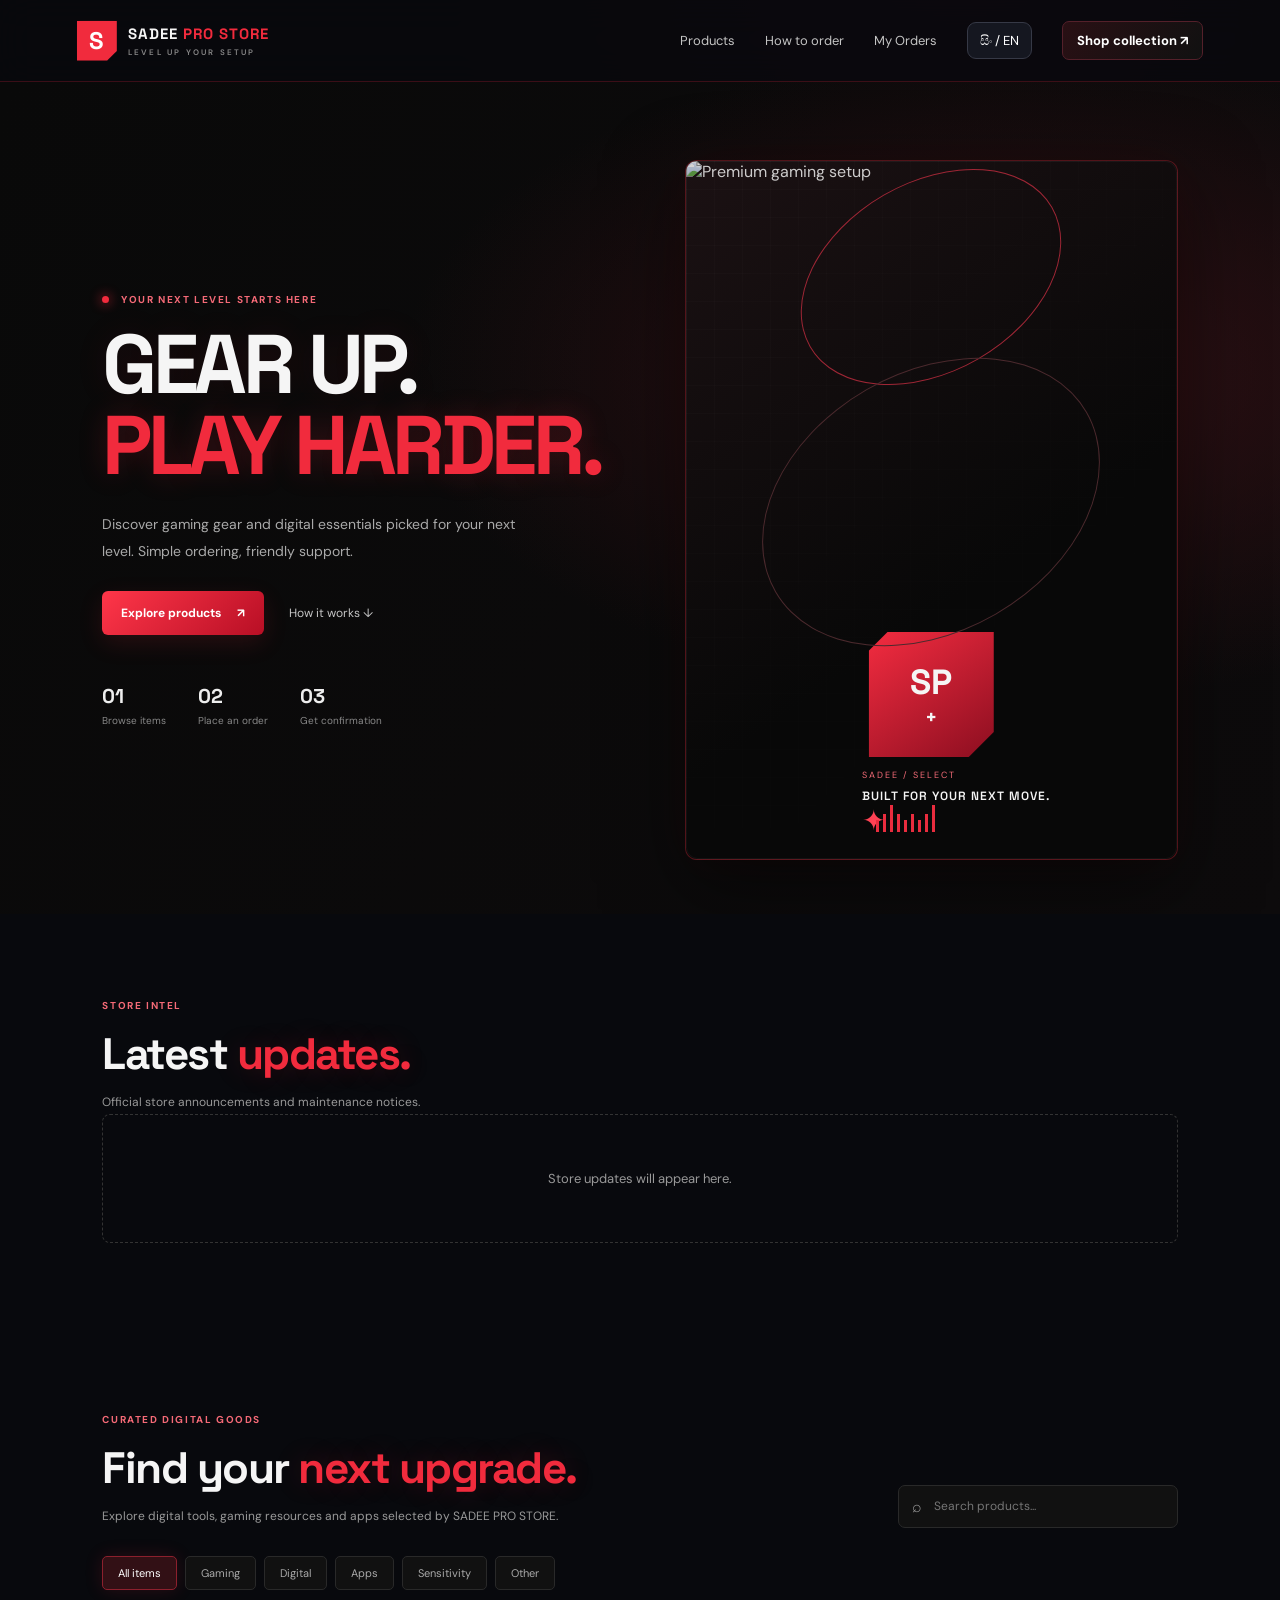
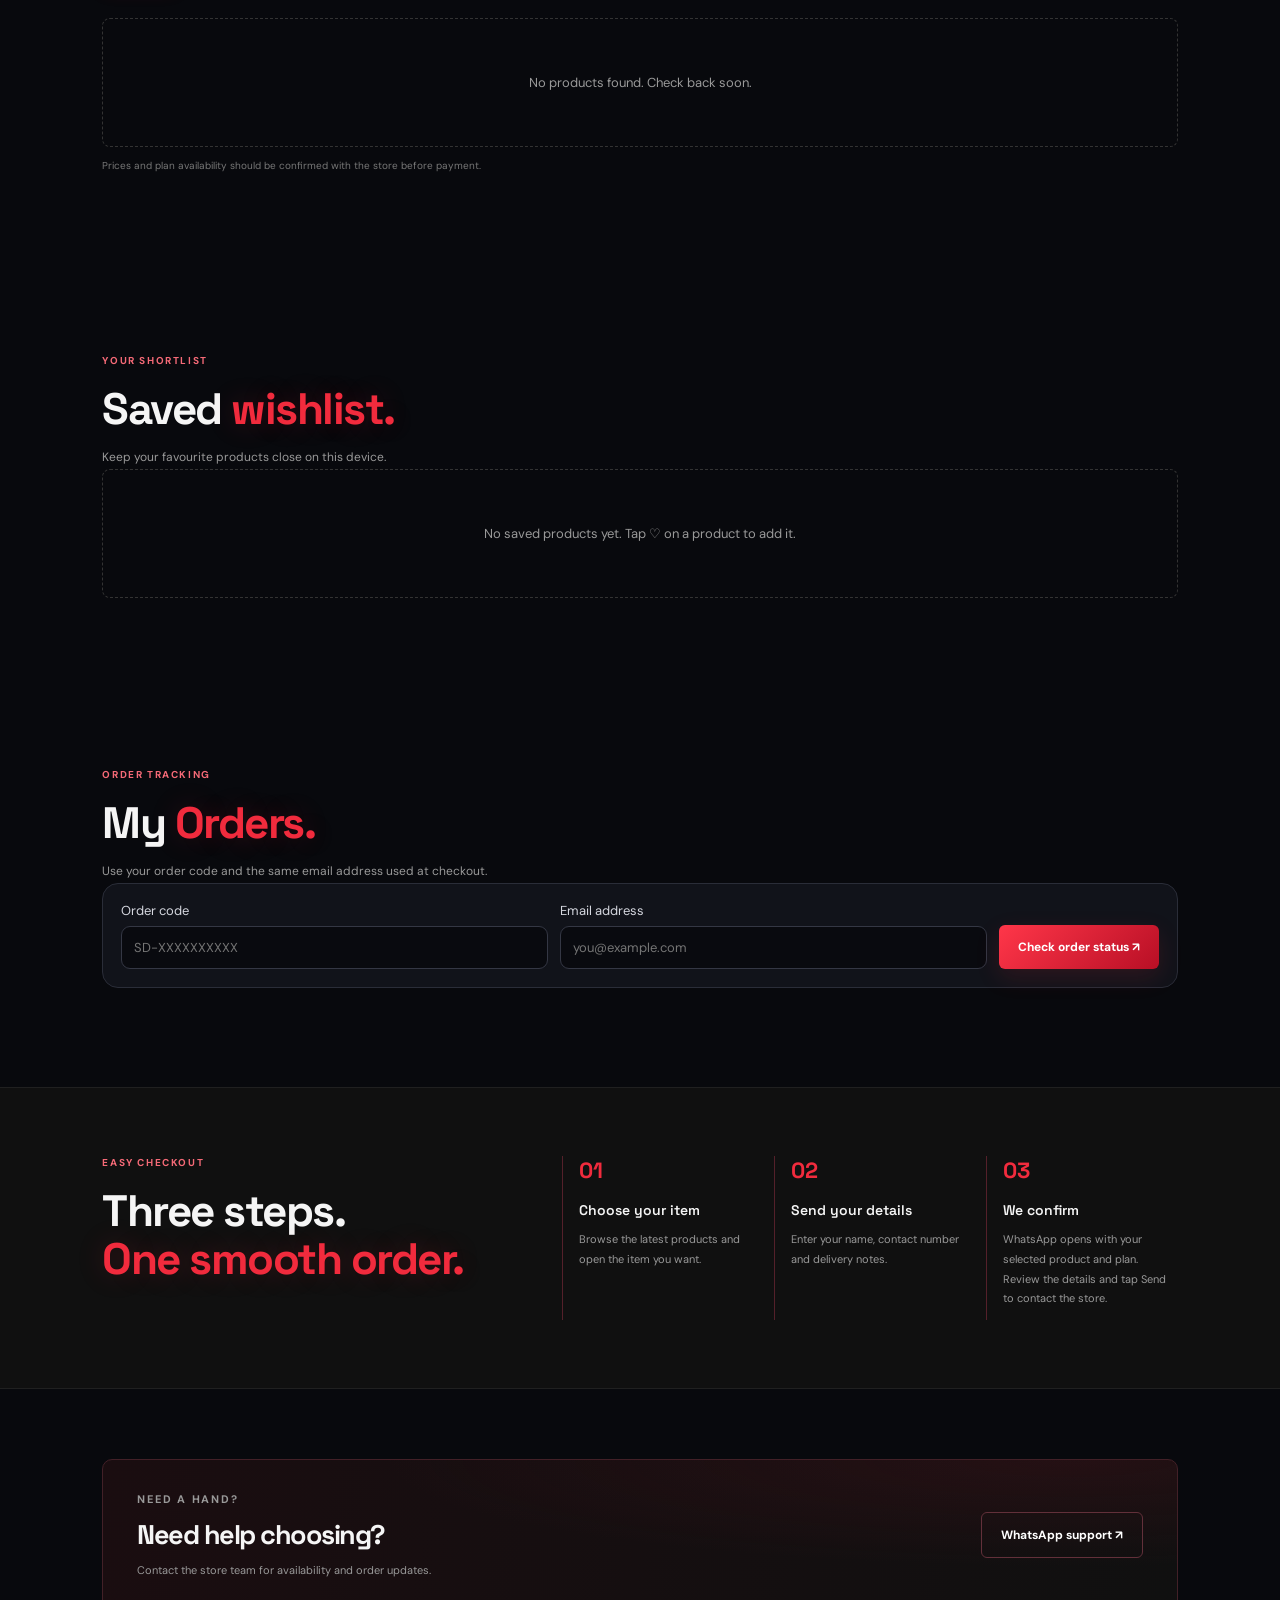
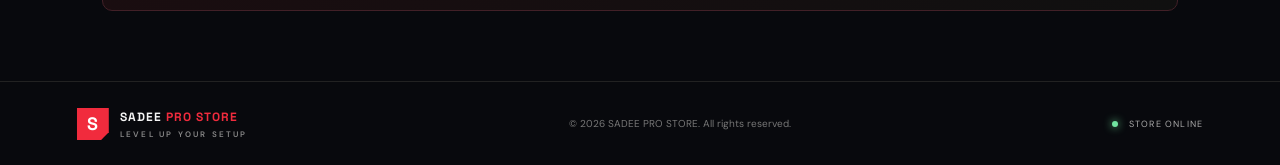
==== index.html @ 4ee29339 "Deploy website files from ZIP" ====
<!doctype html>
<html lang="en">
<head>
  <meta charset="utf-8"><meta name="viewport" content="width=device-width,initial-scale=1">
  <meta name="theme-color" content="#090909"><title>SADEE PRO STORE</title>
  <link rel="stylesheet" href="styles.css"><link rel="manifest" href="manifest.webmanifest">
  <script src="https://cdn.jsdelivr.net/npm/@supabase/supabase-js@2"></script>
  <script defer src="config.js"></script>
</head>
<body>
<header class="topbar"><a class="brand" href="./"><span class="brand-mark">S</span><span>SADEE <b>PRO STORE</b><small>LEVEL UP YOUR SETUP</small></span></a><nav><a href="#products">Products</a><a href="#how">How to order</a><a href="#my-orders">My Orders</a><button class="language-toggle" id="language-toggle" type="button" aria-label="Toggle language">සිං / EN</button><a class="nav-shop" href="#products">Shop collection ↗</a></nav></header>
<main>
<section class="hero"><div class="hero-copy"><p class="eyebrow"><span class="live-dot"></span> YOUR NEXT LEVEL STARTS HERE</p><h1>GEAR UP.<br><span>PLAY HARDER.</span></h1><p class="hero-sub">Discover gaming gear and digital essentials picked for your next level. Simple ordering, friendly support.</p><div class="hero-actions"><a class="btn btn-red" href="#products">Explore products <span>↗</span></a><a class="text-link" href="#how">How it works ↓</a></div><div class="hero-stats"><div><strong>01</strong><small>Browse items</small></div><div><strong>02</strong><small>Place an order</small></div><div><strong>03</strong><small>Get confirmation</small></div></div></div><div class="hero-art" id="hero-art" aria-label="Premium gaming setup"><img class="hero-photo" src="https://images.unsplash.com/photo-1593305841991-05c297ba4575?auto=format&fit=crop&w=1400&q=85" alt="Premium gaming setup" fetchpriority="high"><div class="hero-photo-shade"></div><video id="hero-video" class="hero-video" autoplay muted loop playsinline hidden></video><div class="orbit orbit-one"></div><div class="orbit orbit-two"></div><div class="hero-chip" id="hero-chip">SP<br><b>+</b></div><div class="hero-cross">✦</div><div class="hero-caption"><span>SADEE / SELECT</span><b>BUILT FOR YOUR NEXT MOVE.</b></div><div class="hero-bars"><i></i><i></i><i></i><i></i><i></i><i></i><i></i><i></i><i></i></div></div></section>
<section class="section" id="announcements"><div class="section-head"><div><p class="eyebrow">STORE INTEL</p><h2>Latest <span>updates.</span></h2><p class="collection-intro">Official store announcements and maintenance notices.</p></div></div><div id="announcement-list" class="announcement-list"><div class="empty-state">Loading store updates…</div></div></section><section class="section" id="products"><div class="section-head"><div><p class="eyebrow">CURATED DIGITAL GOODS</p><h2>Find your <span>next upgrade.</span></h2><p class="collection-intro">Explore digital tools, gaming resources and apps selected by SADEE PRO STORE.</p></div><div class="search-wrap"><span>⌕</span><input id="search" placeholder="Search products..." aria-label="Search products"></div></div><div class="filters" id="filters"><button class="filter active" data-category="All">All items</button><button class="filter" data-category="Gaming">Gaming</button><button class="filter" data-category="Digital">Digital</button><button class="filter" data-category="Apps">Apps</button><button class="filter" data-category="Sensitivity">Sensitivity</button><button class="filter" data-category="Other">Other</button></div><div id="product-grid" class="product-grid"><div class="empty-state">Loading the collection…</div></div><p class="fine-print" id="catalog-note">Prices and plan availability should be confirmed with the store before payment.</p></section>
<section class="section wishlist-section" id="wishlist"><div class="section-head"><div><p class="eyebrow">YOUR SHORTLIST</p><h2>Saved <span>wishlist.</span></h2><p class="collection-intro">Keep your favourite products close on this device.</p></div></div><div id="wishlist-grid" class="product-grid"><div class="empty-state">Tap the heart on a product to save it here.</div></div></section>
<section class="section orders-lookup" id="my-orders"><div class="section-head"><div><p class="eyebrow">ORDER TRACKING</p><h2>My <span>Orders.</span></h2><p class="collection-intro">Use your order code and the same email address used at checkout.</p></div></div><form id="lookup-form" class="order-lookup-form"><label>Order code<input name="order_code" required maxlength="30" placeholder="SD-XXXXXXXXXX"></label><label>Email address<input name="email" type="email" required maxlength="254" placeholder="you@example.com"></label><button class="btn btn-red" type="submit">Check order status ↗</button></form><div id="lookup-result" class="lookup-result" role="status"></div></section>
<section class="how-section" id="how"><div><p class="eyebrow">EASY CHECKOUT</p><h2>Three steps.<br><span>One smooth order.</span></h2></div><div class="steps"><article><b>01</b><h3>Choose your item</h3><p>Browse the latest products and open the item you want.</p></article><article><b>02</b><h3>Send your details</h3><p>Enter your name, contact number and delivery notes.</p></article><article><b>03</b><h3>We confirm</h3><p>WhatsApp opens with your selected product and plan. Review the details and tap Send to contact the store.</p></article></div></section>
<section class="support-banner"><div><p class="eyebrow">NEED A HAND?</p><h2>Need help choosing?</h2><p>Contact the store team for availability and order updates.</p></div><a class="btn btn-outline" id="contact-link" href="mailto:hello@example.com">Contact support ↗</a></section>
</main><footer><a class="brand footer-brand" href="./"><span class="brand-mark">S</span><span>SADEE <b>PRO STORE</b><small>LEVEL UP YOUR SETUP</small></span></a><p>© <span id="year"></span> SADEE PRO STORE. All rights reserved.</p><span class="footer-status"><i></i> STORE ONLINE</span></footer>
<div class="modal-backdrop" id="product-modal" hidden><section class="order-modal product-modal" role="dialog" aria-modal="true" aria-labelledby="detail-title"><button class="modal-close" id="close-modal" aria-label="Close">×</button><div id="detail-image" class="detail-image"></div><p class="eyebrow" id="detail-category">DIGITAL PRODUCT</p><h2 id="detail-title">Product details</h2><p id="detail-description" class="detail-description"></p><div id="detail-meta" class="detail-meta"></div><div id="detail-features" class="detail-features"></div><div id="detail-reviews" class="detail-reviews"></div><div id="detail-download"></div><label>Choose a plan<select id="plan-select"></select></label><div class="selected-product" id="selected-product"></div><form id="order-form"><label>Your name<input name="customer_name" required maxlength="80" autocomplete="name" placeholder="Your name"></label><label>Email for license delivery<input name="email" type="email" required maxlength="254" autocomplete="email" placeholder="you@example.com"></label><label>Device / model<input name="device" maxlength="100" placeholder="e.g. Android phone"></label><label>Promo code (optional)<input name="promo_code" maxlength="30" placeholder="Enter promo code"><button class="btn btn-outline" id="validate-promo" type="button">Validate promo code</button><small id="promo-preview-message" class="fine-print"></small></label><div class="payment-instructions"><b>PAY WITH eZ CASH</b><p>Send the exact amount to the store's official eZ Cash number shown below, then enter your transaction reference. Do not share your PIN or OTP.</p><strong id="ezcash-number">Payment number not configured yet</strong></div><label>eZ Cash transaction reference<input name="payment_reference" required maxlength="100" placeholder="Reference / transaction ID"></label><p class="fine-print">Order remains Pending until the store verifies the real transaction. License keys are not released from screenshots or references alone.</p><p class="form-message" id="order-message" role="status"></p><button class="btn btn-red full" type="submit">Submit payment details ↗</button></form></section></div>
<script defer src="store.js"></script><script>if("serviceWorker" in navigator && location.protocol.startsWith("http")){window.addEventListener("load",()=>navigator.serviceWorker.register("./sw.js").catch(()=>{}));}</script>
</body></html>
---- styles.css ----
@import url('https://fonts.googleapis.com/css2?family=DM+Sans:wght@400;500;600;700&family=Space+Grotesk:wght@400;500;600;700&display=swap');
:root{--bg:#090909;--panel:#111;--panel2:#171717;--red:#f12a3c;--red2:#b90f25;--text:#f5f5f5;--muted:#9b9b9b;--line:#292929;--green:#71e4a1}*{box-sizing:border-box}html{scroll-behavior:smooth}body{margin:0;background:var(--bg);color:var(--text);font-family:'DM Sans',sans-serif}a{color:inherit;text-decoration:none}button,input,textarea{font:inherit}.topbar{height:82px;padding:0 clamp(20px,6vw,90px);display:flex;align-items:center;justify-content:space-between;border-bottom:1px solid #222;background:#090909;position:sticky;top:0;z-index:10}.brand{display:flex;align-items:center;gap:11px;font:700 15px 'Space Grotesk',sans-serif;letter-spacing:1px}.brand b{color:var(--red)}.brand small{display:block;font:600 8px 'DM Sans',sans-serif;letter-spacing:2.2px;color:#888;margin-top:4px}.brand-mark{display:grid;place-items:center;width:40px;height:40px;background:var(--red);color:#fff;font:700 24px 'Space Grotesk';clip-path:polygon(0 0,100% 0,100% 76%,76% 100%,0 100%)}nav{display:flex;align-items:center;gap:30px;color:#c4c4c4;font-size:13px}nav a:hover,.text-link:hover{color:#fff}.admin-link{border:1px solid #343434;padding:10px 14px;border-radius:7px}.hero{min-height:560px;padding:78px clamp(20px,8vw,125px) 54px;display:grid;grid-template-columns:1.05fr .95fr;align-items:center;gap:38px;overflow:hidden;background:radial-gradient(ellipse at 80% 35%,#301014 0,transparent 43%),linear-gradient(120deg,#090909,#0d0b0c)}.eyebrow{font-size:10px;letter-spacing:2.2px;font-weight:700;color:#f56a77;margin:0 0 18px}.live-dot,.footer-status i{display:inline-block;width:7px;height:7px;background:var(--red);border-radius:50%;margin-right:8px;box-shadow:0 0 12px #f12a3c}.hero h1{font:700 clamp(48px,6.5vw,86px)/.98 'Space Grotesk',sans-serif;letter-spacing:-4px;margin:0;max-width:600px}.hero h1 span,.section h2 span,.how-section h2 span{color:var(--red)}.hero-sub{max-width:430px;color:#aaa;font-size:14px;line-height:1.9;margin:24px 0 27px}.hero-actions{display:flex;align-items:center;gap:25px}.btn{border:0;display:inline-flex;align-items:center;justify-content:center;gap:16px;padding:14px 19px;border-radius:6px;font-weight:700;font-size:12px;cursor:pointer;transition:.2s}.btn-red{background:var(--red);color:white;box-shadow:0 7px 24px #f12a3c22}.btn-red:hover{background:#ff4051;transform:translateY(-1px)}.text-link{font-size:12px;color:#c5c5c5}.hero-stats{display:flex;gap:32px;margin-top:48px}.hero-stats div{display:flex;flex-direction:column;gap:5px}.hero-stats strong{font:700 20px 'Space Grotesk';color:#eee}.hero-stats small{font-size:10px;color:#888}.hero-art{min-height:365px;position:relative;border:1px solid #3b2427;border-radius:12px;overflow:hidden;background:linear-gradient(145deg,#1b1113,#080808 60%);display:grid;place-items:center}.hero-art:before{content:"";position:absolute;inset:0;background-image:linear-gradient(#ffffff08 1px,transparent 1px),linear-gradient(90deg,#ffffff08 1px,transparent 1px);background-size:28px 28px;mask-image:linear-gradient(135deg,#000,transparent 80%)}.orbit{position:absolute;border:1px solid #9f2635;border-radius:50%;transform:rotate(-30deg)}.orbit-one{width:280px;height:190px}.orbit-two{width:360px;height:260px;border-color:#4b292d}.hero-chip{z-index:1;width:125px;height:125px;display:grid;place-content:center;text-align:center;background:linear-gradient(145deg,#f32c40,#8c0e20);clip-path:polygon(15% 0,100% 0,100% 80%,80% 100%,0 100%,0 15%);font:700 35px 'Space Grotesk';box-shadow:0 0 70px #f12a3c55}.hero-chip b{font-size:20px}.hero-cross{position:absolute;top:45px;right:58px;color:#ff4254;font-size:28px}.hero-caption{position:absolute;bottom:25px;left:25px;display:flex;flex-direction:column;gap:7px}.hero-caption span{font-size:9px;letter-spacing:2px;color:#f36b77}.hero-caption b{font:600 12px 'Space Grotesk';letter-spacing:1px}.hero-bars{position:absolute;right:26px;bottom:27px;display:flex;align-items:end;gap:4px;height:30px}.hero-bars i{width:3px;background:#e92c3e;height:40%}.hero-bars i:nth-child(3n){height:90%}.hero-bars i:nth-child(2n){height:60%}.section{padding:85px clamp(20px,8vw,125px)}.section-head{display:flex;align-items:end;justify-content:space-between;gap:20px}.section h2,.how-section h2,.support-banner h2{font:700 clamp(30px,4vw,44px)/1.1 'Space Grotesk';letter-spacing:-1.5px;margin:0}.search-wrap{display:flex;gap:10px;align-items:center;background:#111;border:1px solid #292929;padding:0 13px;border-radius:7px;width:min(280px,100%);height:43px;color:#999}.search-wrap input{background:none;border:0;outline:0;color:white;width:100%;font-size:12px}.filters{display:flex;gap:8px;flex-wrap:wrap;margin:28px 0}.filter{background:#111;color:#aaa;border:1px solid #292929;padding:9px 15px;border-radius:5px;font-size:11px;cursor:pointer}.filter.active,.filter:hover{background:#321015;color:#fff;border-color:#8c202d}.product-grid{display:grid;grid-template-columns:repeat(4,minmax(0,1fr));gap:16px}.product-card{border:1px solid #252525;border-radius:9px;overflow:hidden;background:#101010;transition:.2s}.product-card:hover{border-color:#7d2731;transform:translateY(-3px)}.product-image{height:185px;background:radial-gradient(circle at 50% 40%,#392025,#141011 60%);display:grid;place-items:center;position:relative;overflow:hidden}.product-image img{width:100%;height:100%;object-fit:cover}.product-placeholder{font:700 48px 'Space Grotesk';color:#f13a4c;text-shadow:0 0 28px #f12a3c55}.product-tag{position:absolute;top:12px;left:12px;background:#241014;border:1px solid #63212b;color:#ff818b;border-radius:4px;padding:5px 8px;font-size:9px;text-transform:uppercase;letter-spacing:1px}.product-info{padding:16px}.product-category{font-size:9px;color:#f36a78;text-transform:uppercase;letter-spacing:1.5px}.product-info h3{font:600 16px 'Space Grotesk';margin:9px 0;color:#f5f5f5}.product-description{font-size:11px;line-height:1.6;color:#999;min-height:35px}.product-bottom{display:flex;align-items:center;justify-content:space-between;gap:8px;margin-top:17px}.price{font:700 17px 'Space Grotesk'}.order-btn{background:#242424;border:1px solid #373737;color:white;padding:9px 10px;border-radius:5px;font-size:10px;font-weight:700;cursor:pointer}.order-btn:hover{background:var(--red);border-color:var(--red)}.empty-state{grid-column:1/-1;text-align:center;padding:55px 20px;border:1px dashed #333;border-radius:8px;color:#999;font-size:13px}.fine-print{color:#777;font-size:10px;line-height:1.7}.how-section{padding:68px clamp(20px,8vw,125px);background:#101010;border-top:1px solid #202020;border-bottom:1px solid #202020;display:grid;grid-template-columns:.8fr 1.2fr;gap:50px}.steps{display:grid;grid-template-columns:repeat(3,1fr);gap:20px}.steps article{border-left:1px solid #54202a;padding-left:16px}.steps article>b{font:700 22px 'Space Grotesk';color:var(--red)}.steps h3{font:600 14px 'Space Grotesk';margin:17px 0 8px}.steps p,.support-banner p{font-size:11px;color:#999;line-height:1.8}.support-banner{margin:70px clamp(20px,8vw,125px);padding:30px 34px;border:1px solid #422027;border-radius:10px;background:linear-gradient(100deg,#1a0d10,#101010);display:flex;align-items:center;justify-content:space-between;gap:20px}.support-banner .eyebrow{margin-bottom:10px}.support-banner h2{font-size:27px}.support-banner p{margin-bottom:0}.btn-outline{border:1px solid #62303a;color:white;white-space:nowrap}.btn-outline:hover{background:#251014}footer{border-top:1px solid #222;padding:25px clamp(20px,6vw,90px);display:flex;align-items:center;justify-content:space-between;gap:20px}footer p{font-size:10px;color:#777}.footer-brand{font-size:12px}.footer-brand .brand-mark{width:32px;height:32px;font-size:18px}.footer-status{font-size:9px;letter-spacing:1.2px;color:#aaa}.footer-status i{width:6px;height:6px;background:var(--green);box-shadow:0 0 8px #71e4a1}.modal-backdrop{position:fixed;inset:0;z-index:30;background:#000c;display:grid;place-items:center;padding:15px;overflow:auto}.modal-backdrop[hidden]{display:none}.order-modal{width:min(470px,100%);background:#111;border:1px solid #3b282b;border-radius:12px;padding:28px;position:relative;margin:auto}.modal-close{position:absolute;right:17px;top:13px;background:none;color:#aaa;border:0;font-size:28px;cursor:pointer}.order-modal h2{font:700 30px 'Space Grotesk';margin:0 0 18px}.selected-product{background:#1a1a1a;border:1px solid #2d2d2d;border-radius:7px;padding:12px;margin-bottom:18px;display:flex;justify-content:space-between;gap:12px;font-size:12px}.selected-product span{color:#f45a68}.order-modal form{display:grid;gap:12px}.order-modal label{display:grid;gap:7px;font-size:11px;color:#ccc}.order-modal label small{display:inline;color:#777}.order-modal input,.order-modal textarea{width:100%;border:1px solid #333;background:#090909;color:white;border-radius:6px;padding:11px;outline:none;font-size:12px}.order-modal input:focus,.order-modal textarea:focus{border-color:#a82b39}.full{width:100%}.form-message{font-size:11px;color:#ff7a86;margin:0}.form-message.success{color:#71e4a1}
@media(max-width:950px){.hero{padding-top:55px;grid-template-columns:1fr 0.8fr}.hero h1{font-size:62px}.product-grid{grid-template-columns:repeat(2,minmax(0,1fr))}.how-section{grid-template-columns:1fr;gap:30px}.hero-art{min-height:320px}}@media(max-width:620px){.topbar{height:68px;padding:0 17px}nav{gap:12px;font-size:11px}nav>a:first-child,nav>a:nth-child(2){display:none}.admin-link{padding:8px 10px}.brand{font-size:12px}.brand-mark{width:34px;height:34px;font-size:20px}.hero{padding:50px 20px 35px;grid-template-columns:1fr;gap:35px}.hero h1{font-size:clamp(52px,14vw,76px);letter-spacing:-3px}.hero-sub{font-size:13px}.hero-stats{margin-top:35px;gap:25px}.hero-art{min-height:275px}.section{padding:60px 18px}.section-head{align-items:start;flex-direction:column}.section h2{font-size:35px}.search-wrap{width:100%}.product-grid{gap:10px}.product-image{height:145px}.product-info{padding:12px}.product-info h3{font-size:14px}.product-description{font-size:10px}.price{font-size:14px}.order-btn{font-size:9px;padding:8px 7px}.how-section{padding:50px 20px}.steps{grid-template-columns:1fr;gap:25px}.steps article{padding-bottom:10px}.support-banner{margin:45px 18px;padding:24px;align-items:start;flex-direction:column}.support-banner h2{font-size:24px}footer{padding:22px 18px;flex-wrap:wrap}footer p{order:3;width:100%;margin:0}.footer-status{font-size:8px}.order-modal{padding:23px 18px}}
/* Product details, video hero, and mobile-friendly product actions */
.hero-video{position:absolute;inset:0;width:100%;height:100%;object-fit:cover;border-radius:inherit;z-index:0}.hero-art>*:not(.hero-video){position:relative;z-index:1}.product-open{display:block;width:100%;height:100%;padding:0;border:0;text-align:left;background:transparent;color:inherit;cursor:pointer;font:inherit}.product-open:focus-visible{outline:2px solid var(--red,#e52323);outline-offset:4px;border-radius:14px}.featured-card{outline:1px solid rgba(229,35,35,.42)}.featured-tag{position:absolute;top:42px;left:14px;background:#e52323;color:#fff;font-size:10px;font-weight:800;letter-spacing:.12em;padding:6px 8px;border-radius:4px}.detail-image{height:180px;border-radius:12px;overflow:hidden;background:#151515;margin:0 0 20px}.detail-image img{width:100%;height:100%;object-fit:cover}.detail-placeholder{height:100%;display:grid;place-items:center;color:#e52323;font-weight:900;letter-spacing:.18em}.detail-description{color:#c5c5c5;line-height:1.65}.detail-meta{display:flex;flex-wrap:wrap;gap:8px;margin:14px 0}.detail-meta span{border:1px solid #303030;background:#151515;color:#ddd;border-radius:6px;padding:7px 9px;font-size:12px}.detail-features h3{font-size:14px;margin:18px 0 8px}.detail-features ul{padding-left:20px;color:#d1d1d1;line-height:1.8}.product-modal{max-height:92vh;overflow:auto}.product-modal select{width:100%;margin-top:8px;background:#111;color:#fff;border:1px solid #333;border-radius:8px;padding:12px}.admin-settings{margin-top:24px}.admin-settings form{display:grid;gap:12px}.admin-settings input{width:100%}
@media(max-width:600px){.detail-image{height:145px}.product-modal{padding:22px 16px}.hero-video{object-position:center}}

/* Premium storefront polish */
.nav-shop{padding:10px 14px;border:1px solid #64222c;border-radius:6px;background:linear-gradient(135deg,#e52323,#8f111b);color:#fff!important;font-weight:700}
.hero-art{isolation:isolate;min-height:430px;box-shadow:0 22px 70px #0008}
.hero-photo{position:absolute;inset:0;width:100%;height:100%;object-fit:cover;opacity:.82;z-index:-2;filter:saturate(.82)}
.hero-photo-shade{position:absolute;inset:0;background:linear-gradient(115deg,#090909ee 0%,#09090970 55%,#a20d1c55 100%),linear-gradient(0deg,#080808 0%,transparent 65%);z-index:-1}
.hero-art:before{z-index:0;opacity:.6}.hero-chip{box-shadow:0 0 70px #f12a3c88,0 14px 35px #0008}.hero-caption,.hero-bars,.hero-cross,.orbit{z-index:2!important}
.collection-intro{max-width:540px;color:#929292;font-size:13px;line-height:1.8;margin:13px 0 0}
.product-card{box-shadow:0 12px 30px #0002}.product-image{background:linear-gradient(135deg,#211014,#111)}.product-image:after{content:"";position:absolute;inset:0;background:linear-gradient(0deg,#08080855,transparent 65%);pointer-events:none}
.support-banner{background:radial-gradient(ellipse at 90% 0%,#4b111b55,transparent 50%),linear-gradient(100deg,#1a0d10,#101010)}
@media(max-width:620px){.nav-shop{padding:8px 9px;font-size:10px}.hero-art{min-height:300px}.collection-intro{font-size:12px}}

/* Premium motion polish */
.hero-copy{animation:fadeUp .75s cubic-bezier(.2,.8,.2,1) both}.hero-art{animation:fadeUp .9s .12s cubic-bezier(.2,.8,.2,1) both;box-shadow:0 25px 70px #f12a3c12}.hero-chip{animation:chipFloat 5s ease-in-out infinite;filter:drop-shadow(0 12px 28px #f12a3c45)}.orbit-one{animation:orbitSpin 18s linear infinite}.orbit-two{animation:orbitSpin 25s linear infinite reverse}.hero-bars i{animation:barPulse 1.2s ease-in-out infinite alternate}.hero-bars i:nth-child(2n){animation-delay:.25s}.hero-bars i:nth-child(3n){animation-delay:.45s}.hero-cross{animation:twinkle 3s ease-in-out infinite}.product-card{animation:fadeUp .6s ease both;position:relative}.product-card:before{content:"";position:absolute;inset:0;pointer-events:none;z-index:2;background:linear-gradient(115deg,transparent 25%,#ffffff0b 45%,transparent 65%);transform:translateX(-130%);transition:transform .65s}.product-card:hover:before{transform:translateX(130%)}.product-image img{transition:transform .55s cubic-bezier(.2,.8,.2,1),filter .4s}.product-card:hover .product-image img{transform:scale(1.07);filter:saturate(1.15)}.btn,.order-btn,.filter{transition:transform .22s ease,background .22s ease,border-color .22s ease,box-shadow .22s ease}.btn-red:hover{box-shadow:0 12px 35px #f12a3c44;transform:translateY(-3px)}.nav-shop{border:1px solid #54202a;padding:10px 14px;border-radius:7px;background:linear-gradient(120deg,#291014,#111)}.nav-shop:hover{border-color:#f12a3c;box-shadow:0 0 24px #f12a3c20}.hero-photo{transition:transform 9s ease;animation:photoDrift 18s ease-in-out infinite alternate}.hero-art:hover .hero-photo{transform:scale(1.04)}.collection-intro{max-width:520px;color:#999;font-size:12px;line-height:1.8;margin:14px 0 0}.support-banner{animation:fadeUp .7s ease both}@keyframes fadeUp{from{opacity:0;transform:translateY(20px)}to{opacity:1;transform:translateY(0)}}@keyframes chipFloat{0%,100%{transform:translateY(0) rotate(0)}50%{transform:translateY(-10px) rotate(2deg)}}@keyframes orbitSpin{from{rotate:0deg}to{rotate:360deg}}@keyframes barPulse{from{opacity:.35;transform:scaleY(.6)}to{opacity:1;transform:scaleY(1)}}@keyframes twinkle{0%,100%{opacity:.55;transform:scale(.85) rotate(0)}50%{opacity:1;transform:scale(1.15) rotate(20deg)}}@keyframes photoDrift{from{transform:scale(1.02)}to{transform:scale(1.12)}}@media(prefers-reduced-motion:reduce){*,*::before,*::after{animation-duration:.01ms!important;animation-iteration-count:1!important;scroll-behavior:auto!important;transition-duration:.01ms!important}}@media(max-width:600px){.nav-shop{padding:8px 9px}.hero{gap:25px}.hero-art{min-height:280px}.collection-intro{max-width:100%}}
.payment-instructions{margin:14px 0;padding:16px;border:1px solid rgba(239,44,56,.55);border-radius:14px;background:linear-gradient(135deg,rgba(239,44,56,.12),rgba(12,12,12,.9));display:grid;gap:8px}.payment-instructions b{color:#ff626b;letter-spacing:.12em;font-size:.8rem}.payment-instructions p{margin:0;color:#c7c7c7;font-size:.88rem;line-height:1.5}.payment-instructions strong{font-size:1.05rem;overflow-wrap:anywhere}

/* SADEE PRO STORE — GAMING UPGRADE */
:root{--red:#f12b3d;--red2:#b80f25;--bg:#08090d;--panel:#11131a;--line:#282b36;--muted:#9a9eac}body{background:radial-gradient(ellipse at 75% -10%,rgba(241,43,61,.13),transparent 38%),var(--bg);background-attachment:fixed}.topbar{border-bottom:1px solid rgba(241,43,61,.22);backdrop-filter:blur(18px);background:rgba(8,9,13,.88)}.brand-mark{box-shadow:0 0 25px #f12b3d55}.hero{position:relative}.hero h1{letter-spacing:-.055em;text-shadow:0 0 34px #f12b3d18}.hero h1 span,.section-head h2 span,.how-section h2 span,.admin-heading h1 span{color:var(--red);text-shadow:0 0 28px #f12b3d35}.hero-art{border:1px solid #f12b3d50;box-shadow:0 25px 80px #0008,0 0 45px #f12b3d0d}.hero-art:after{content:"";position:absolute;inset:0;pointer-events:none;border:1px solid #ffffff0a;border-radius:inherit}.btn-red,.order-btn{background:linear-gradient(135deg,#ff3649,#b80f25);box-shadow:0 8px 24px #f12b3d22;transition:transform .2s,box-shadow .2s}.btn-red:hover,.order-btn:hover{transform:translateY(-2px);box-shadow:0 12px 30px #f12b3d45}.product-card{background:linear-gradient(155deg,#151720,#0e0f14);border:1px solid #2a2d38;transition:transform .24s,border-color .24s,box-shadow .24s}.product-card:hover{transform:translateY(-5px);border-color:#f12b3d99;box-shadow:0 18px 38px #0008,0 0 26px #f12b3d12}.product-image{background:linear-gradient(135deg,#191b25,#0a0b10)}.product-tag,.featured-tag{backdrop-filter:blur(10px)}.filters .filter.active,.filter.active{box-shadow:0 0 18px #f12b3d26}.section,.how-section,.support-banner{position:relative}.eyebrow{letter-spacing:.16em}.admin-body{background:radial-gradient(ellipse at 15% 0%,#f12b3d12,transparent 32%),#08090d}.admin-main{max-width:1180px}.admin-section-head,.admin-heading{border-bottom:1px solid #2a2d38;padding-bottom:18px}.admin-form,.admin-settings{background:linear-gradient(145deg,#151720,#0d0e13);border-color:#2c2f3a;box-shadow:0 18px 50px #0003}.admin-item{background:#12141b;border:1px solid #292c36;border-radius:14px;padding:16px;margin:10px 0}.admin-item:hover{border-color:#f12b3d66}.admin-tabs{display:flex;gap:8px;flex-wrap:wrap;margin:20px 0}.admin-kpis{display:grid;grid-template-columns:repeat(4,minmax(0,1fr));gap:12px;margin:18px 0}.admin-kpi{background:linear-gradient(145deg,#171923,#0f1016);border:1px solid #2b2e39;border-radius:16px;padding:18px;min-width:0}.admin-kpi span{display:block;color:#a2a6b5;font-size:12px;text-transform:uppercase;letter-spacing:.1em}.admin-kpi strong{display:block;font-size:clamp(20px,3vw,30px);margin-top:9px;color:#fff;overflow-wrap:anywhere}.admin-kpi small{color:#f12b3d}.stock-pill{display:inline-flex;border-radius:99px;padding:4px 9px;font-size:11px;background:#252733;color:#e7e8ee}.stock-pill.low{background:#4a1720;color:#ff9ca6}@media(max-width:700px){.admin-kpis{grid-template-columns:repeat(2,minmax(0,1fr))}.hero h1{font-size:clamp(42px,12vw,68px)}.product-card:hover{transform:none}}@media(prefers-reduced-motion:reduce){*,*:before,*:after{animation-duration:.01ms!important;transition-duration:.01ms!important;scroll-behavior:auto!important}}

.language-toggle{border:1px solid #363946;background:#151720;color:#fff;border-radius:9px;padding:9px 12px;cursor:pointer}.product-heart{position:absolute;z-index:2;right:12px;top:12px;width:38px;height:38px;border-radius:50%;border:1px solid #ffffff35;background:#090a0dbd;color:#fff;font-size:20px;cursor:pointer}.product-image{position:relative}.product-heart.saved{color:#ff3b50;border-color:#ff3b50}.order-lookup-form{display:grid;grid-template-columns:1fr 1fr auto;gap:12px;align-items:end;background:#11131a;border:1px solid #2a2d38;border-radius:16px;padding:18px}.order-lookup-form label{display:grid;gap:7px;color:#d5d7df;font-size:13px}.order-lookup-form input{background:#090a0f;border:1px solid #343744;border-radius:9px;padding:12px;color:#fff;min-width:0}.lookup-result{margin-top:14px}.lookup-card{border:1px solid #343744;background:#11131a;border-radius:14px;padding:16px;line-height:1.8}.lookup-card strong{color:#fff}.lookup-card .license{font-family:monospace;letter-spacing:.04em;background:#08090d;padding:10px;border-radius:8px;overflow-wrap:anywhere}@media(max-width:700px){.order-lookup-form{grid-template-columns:1fr}.topbar nav{gap:8px;flex-wrap:wrap}}
.announcement-list{display:grid;grid-template-columns:repeat(auto-fit,minmax(240px,1fr));gap:12px}.announcement-card{background:linear-gradient(145deg,#151720,#0d0e13);border:1px solid #30333e;border-left:3px solid #f12b3d;border-radius:12px;padding:16px}.announcement-card small{color:#f12b3d;text-transform:uppercase;letter-spacing:.1em}.announcement-card h3{margin:8px 0}.announcement-card p{color:#b3b6c2;line-height:1.6;margin:0}
.detail-reviews{margin-top:20px;border-top:1px solid #2b2e39;padding-top:18px}.review-card{padding:12px;border:1px solid #2a2d38;border-radius:10px;margin:8px 0;background:#0c0d12}.review-card span{color:#ffbd4a;margin-left:10px}.review-card p{color:#b9bdc9;margin-bottom:0}.review-form{display:grid;gap:10px;margin-top:14px}.review-form label{display:grid;gap:6px}.review-form input,.review-form select,.review-form textarea{background:#090a0f;color:#fff;border:1px solid #343744;border-radius:9px;padding:10px}
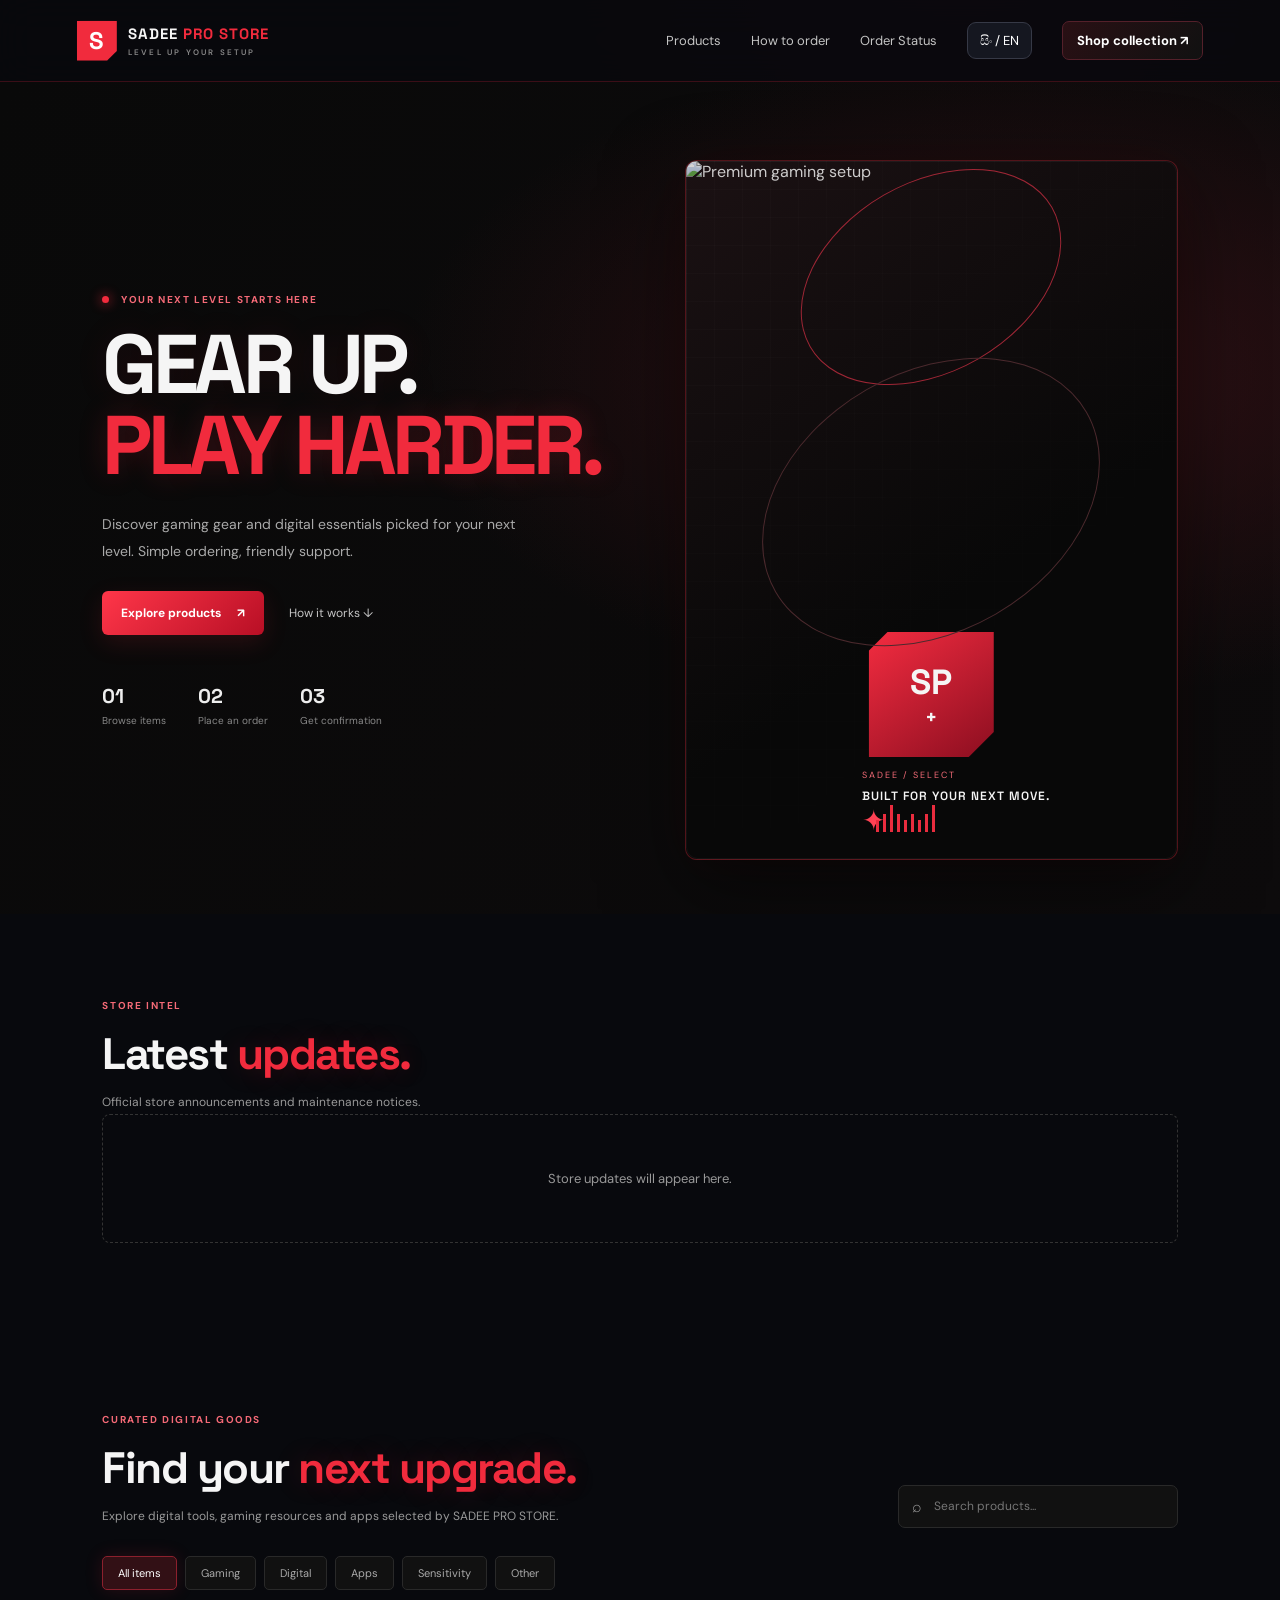
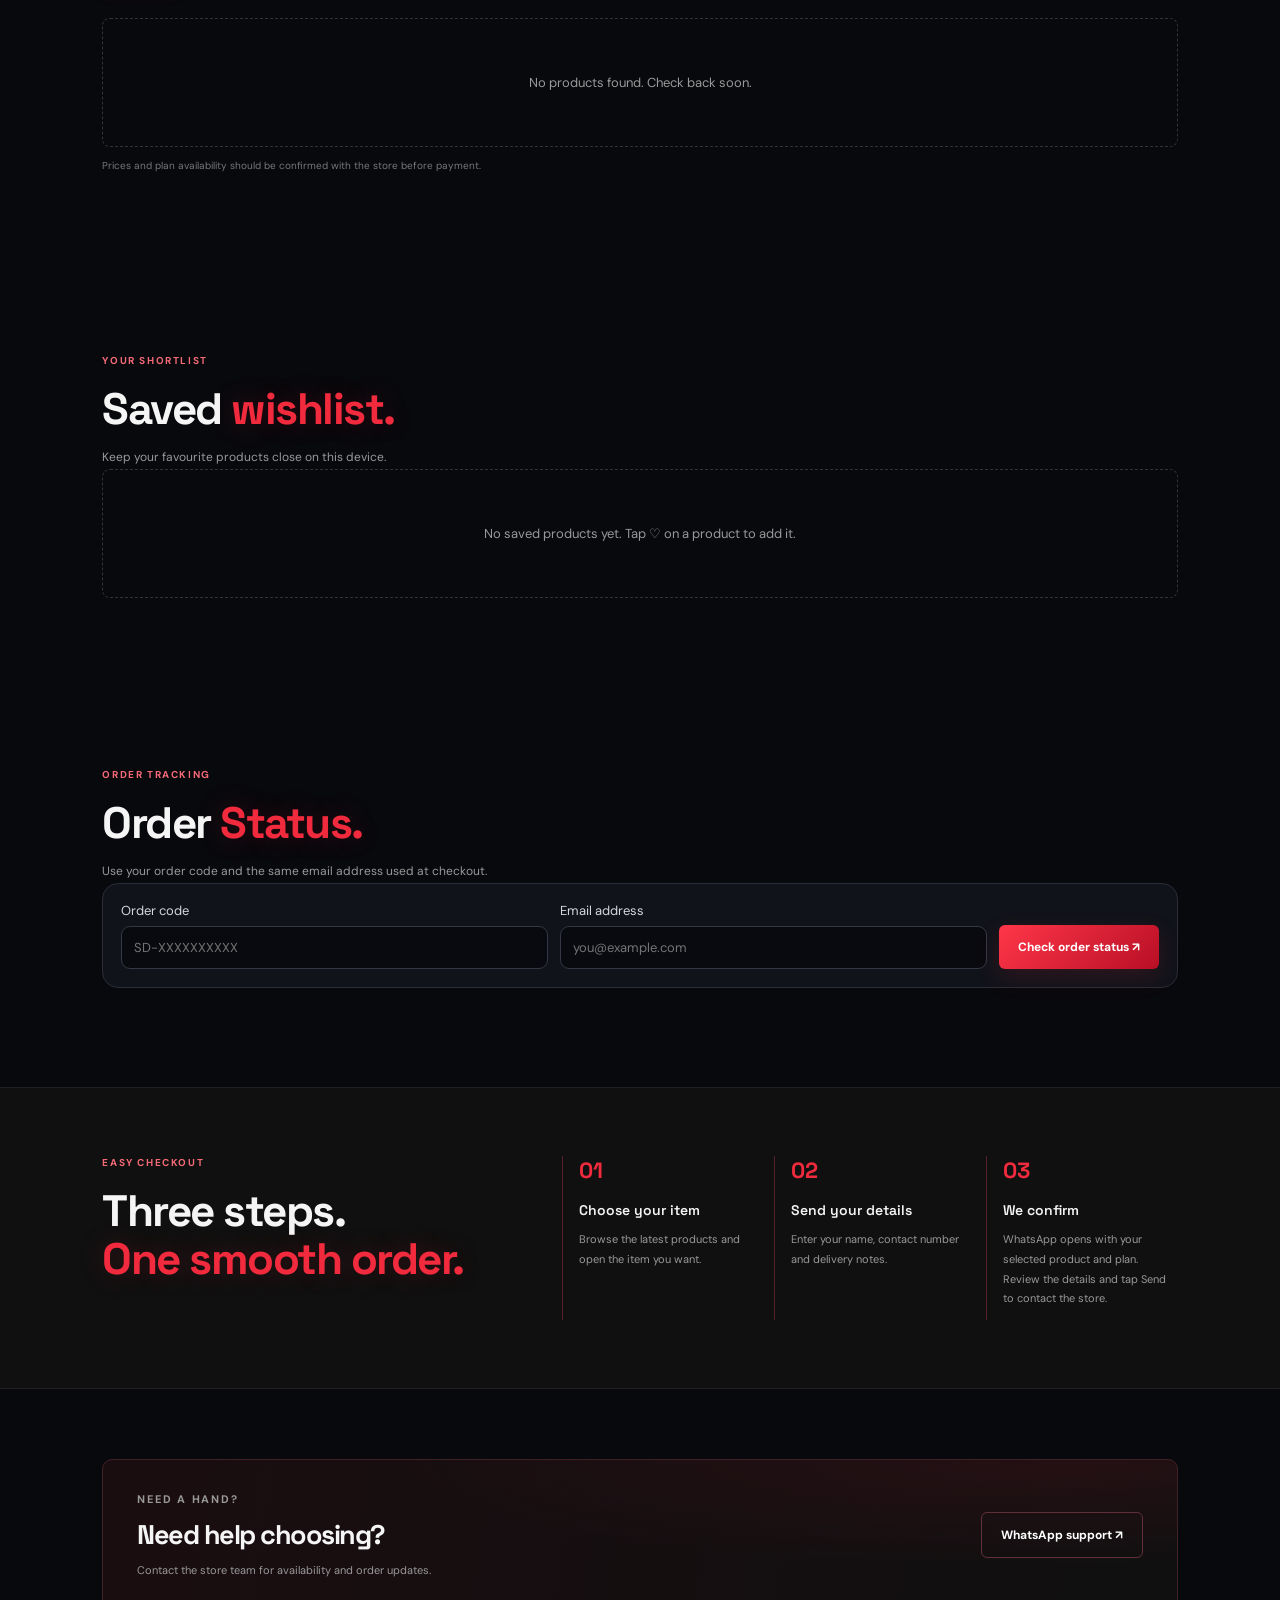
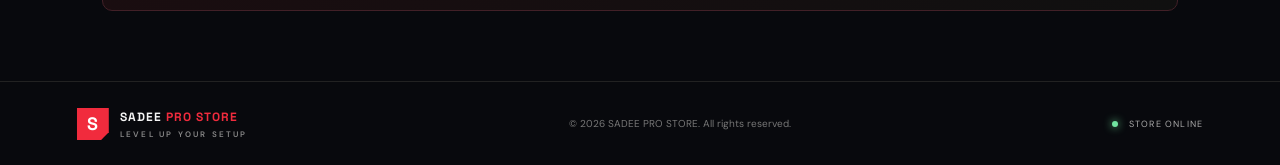
==== commit 03ca6596: "Deploy website files from ZIP" ====
--- a/index.html
+++ b/index.html
@@ -8,12 +8,12 @@
   <script defer src="config.js"></script>
 </head>
 <body>
-<header class="topbar"><a class="brand" href="./"><span class="brand-mark">S</span><span>SADEE <b>PRO STORE</b><small>LEVEL UP YOUR SETUP</small></span></a><nav><a href="#products">Products</a><a href="#how">How to order</a><a href="#my-orders">My Orders</a><button class="language-toggle" id="language-toggle" type="button" aria-label="Toggle language">සිං / EN</button><a class="nav-shop" href="#products">Shop collection ↗</a></nav></header>
+<header class="topbar"><a class="brand" href="./"><span class="brand-mark">S</span><span>SADEE <b>PRO STORE</b><small>LEVEL UP YOUR SETUP</small></span></a><nav><a href="#products">Products</a><a href="#how">How to order</a><a href="#my-orders">Order Status</a><button class="language-toggle" id="language-toggle" type="button" aria-label="Toggle language">සිං / EN</button><a class="nav-shop" href="#products">Shop collection ↗</a></nav></header>
 <main>
 <section class="hero"><div class="hero-copy"><p class="eyebrow"><span class="live-dot"></span> YOUR NEXT LEVEL STARTS HERE</p><h1>GEAR UP.<br><span>PLAY HARDER.</span></h1><p class="hero-sub">Discover gaming gear and digital essentials picked for your next level. Simple ordering, friendly support.</p><div class="hero-actions"><a class="btn btn-red" href="#products">Explore products <span>↗</span></a><a class="text-link" href="#how">How it works ↓</a></div><div class="hero-stats"><div><strong>01</strong><small>Browse items</small></div><div><strong>02</strong><small>Place an order</small></div><div><strong>03</strong><small>Get confirmation</small></div></div></div><div class="hero-art" id="hero-art" aria-label="Premium gaming setup"><img class="hero-photo" src="https://images.unsplash.com/photo-1593305841991-05c297ba4575?auto=format&fit=crop&w=1400&q=85" alt="Premium gaming setup" fetchpriority="high"><div class="hero-photo-shade"></div><video id="hero-video" class="hero-video" autoplay muted loop playsinline hidden></video><div class="orbit orbit-one"></div><div class="orbit orbit-two"></div><div class="hero-chip" id="hero-chip">SP<br><b>+</b></div><div class="hero-cross">✦</div><div class="hero-caption"><span>SADEE / SELECT</span><b>BUILT FOR YOUR NEXT MOVE.</b></div><div class="hero-bars"><i></i><i></i><i></i><i></i><i></i><i></i><i></i><i></i><i></i></div></div></section>
 <section class="section" id="announcements"><div class="section-head"><div><p class="eyebrow">STORE INTEL</p><h2>Latest <span>updates.</span></h2><p class="collection-intro">Official store announcements and maintenance notices.</p></div></div><div id="announcement-list" class="announcement-list"><div class="empty-state">Loading store updates…</div></div></section><section class="section" id="products"><div class="section-head"><div><p class="eyebrow">CURATED DIGITAL GOODS</p><h2>Find your <span>next upgrade.</span></h2><p class="collection-intro">Explore digital tools, gaming resources and apps selected by SADEE PRO STORE.</p></div><div class="search-wrap"><span>⌕</span><input id="search" placeholder="Search products..." aria-label="Search products"></div></div><div class="filters" id="filters"><button class="filter active" data-category="All">All items</button><button class="filter" data-category="Gaming">Gaming</button><button class="filter" data-category="Digital">Digital</button><button class="filter" data-category="Apps">Apps</button><button class="filter" data-category="Sensitivity">Sensitivity</button><button class="filter" data-category="Other">Other</button></div><div id="product-grid" class="product-grid"><div class="empty-state">Loading the collection…</div></div><p class="fine-print" id="catalog-note">Prices and plan availability should be confirmed with the store before payment.</p></section>
 <section class="section wishlist-section" id="wishlist"><div class="section-head"><div><p class="eyebrow">YOUR SHORTLIST</p><h2>Saved <span>wishlist.</span></h2><p class="collection-intro">Keep your favourite products close on this device.</p></div></div><div id="wishlist-grid" class="product-grid"><div class="empty-state">Tap the heart on a product to save it here.</div></div></section>
-<section class="section orders-lookup" id="my-orders"><div class="section-head"><div><p class="eyebrow">ORDER TRACKING</p><h2>My <span>Orders.</span></h2><p class="collection-intro">Use your order code and the same email address used at checkout.</p></div></div><form id="lookup-form" class="order-lookup-form"><label>Order code<input name="order_code" required maxlength="30" placeholder="SD-XXXXXXXXXX"></label><label>Email address<input name="email" type="email" required maxlength="254" placeholder="you@example.com"></label><button class="btn btn-red" type="submit">Check order status ↗</button></form><div id="lookup-result" class="lookup-result" role="status"></div></section>
+<section class="section orders-lookup" id="my-orders"><div class="section-head"><div><p class="eyebrow">ORDER TRACKING</p><h2>Order <span>Status.</span></h2><p class="collection-intro">Use your order code and the same email address used at checkout.</p></div></div><form id="lookup-form" class="order-lookup-form"><label>Order code<input name="order_code" required maxlength="30" placeholder="SD-XXXXXXXXXX"></label><label>Email address<input name="email" type="email" required maxlength="254" placeholder="you@example.com"></label><button class="btn btn-red" type="submit">Check order status ↗</button></form><div id="lookup-result" class="lookup-result" role="status"></div></section>
 <section class="how-section" id="how"><div><p class="eyebrow">EASY CHECKOUT</p><h2>Three steps.<br><span>One smooth order.</span></h2></div><div class="steps"><article><b>01</b><h3>Choose your item</h3><p>Browse the latest products and open the item you want.</p></article><article><b>02</b><h3>Send your details</h3><p>Enter your name, contact number and delivery notes.</p></article><article><b>03</b><h3>We confirm</h3><p>WhatsApp opens with your selected product and plan. Review the details and tap Send to contact the store.</p></article></div></section>
 <section class="support-banner"><div><p class="eyebrow">NEED A HAND?</p><h2>Need help choosing?</h2><p>Contact the store team for availability and order updates.</p></div><a class="btn btn-outline" id="contact-link" href="mailto:hello@example.com">Contact support ↗</a></section>
 </main><footer><a class="brand footer-brand" href="./"><span class="brand-mark">S</span><span>SADEE <b>PRO STORE</b><small>LEVEL UP YOUR SETUP</small></span></a><p>© <span id="year"></span> SADEE PRO STORE. All rights reserved.</p><span class="footer-status"><i></i> STORE ONLINE</span></footer>
--- a/styles.css
+++ b/styles.css
@@ -26,3 +26,14 @@
 .language-toggle{border:1px solid #363946;background:#151720;color:#fff;border-radius:9px;padding:9px 12px;cursor:pointer}.product-heart{position:absolute;z-index:2;right:12px;top:12px;width:38px;height:38px;border-radius:50%;border:1px solid #ffffff35;background:#090a0dbd;color:#fff;font-size:20px;cursor:pointer}.product-image{position:relative}.product-heart.saved{color:#ff3b50;border-color:#ff3b50}.order-lookup-form{display:grid;grid-template-columns:1fr 1fr auto;gap:12px;align-items:end;background:#11131a;border:1px solid #2a2d38;border-radius:16px;padding:18px}.order-lookup-form label{display:grid;gap:7px;color:#d5d7df;font-size:13px}.order-lookup-form input{background:#090a0f;border:1px solid #343744;border-radius:9px;padding:12px;color:#fff;min-width:0}.lookup-result{margin-top:14px}.lookup-card{border:1px solid #343744;background:#11131a;border-radius:14px;padding:16px;line-height:1.8}.lookup-card strong{color:#fff}.lookup-card .license{font-family:monospace;letter-spacing:.04em;background:#08090d;padding:10px;border-radius:8px;overflow-wrap:anywhere}@media(max-width:700px){.order-lookup-form{grid-template-columns:1fr}.topbar nav{gap:8px;flex-wrap:wrap}}
 .announcement-list{display:grid;grid-template-columns:repeat(auto-fit,minmax(240px,1fr));gap:12px}.announcement-card{background:linear-gradient(145deg,#151720,#0d0e13);border:1px solid #30333e;border-left:3px solid #f12b3d;border-radius:12px;padding:16px}.announcement-card small{color:#f12b3d;text-transform:uppercase;letter-spacing:.1em}.announcement-card h3{margin:8px 0}.announcement-card p{color:#b3b6c2;line-height:1.6;margin:0}
 .detail-reviews{margin-top:20px;border-top:1px solid #2b2e39;padding-top:18px}.review-card{padding:12px;border:1px solid #2a2d38;border-radius:10px;margin:8px 0;background:#0c0d12}.review-card span{color:#ffbd4a;margin-left:10px}.review-card p{color:#b9bdc9;margin-bottom:0}.review-form{display:grid;gap:10px;margin-top:14px}.review-form label{display:grid;gap:6px}.review-form input,.review-form select,.review-form textarea{background:#090a0f;color:#fff;border:1px solid #343744;border-radius:9px;padding:10px}
+
+/* SADEE PRO STORE - clear order-code cards */
+.order-success-card,.order-code-card{--order-hue:345;background:linear-gradient(135deg,hsl(var(--order-hue) 78% 25%),hsl(calc(var(--order-hue) + 48) 78% 17%) 55%,#11131a);border:1px solid hsl(var(--order-hue) 75% 55% / .7);border-radius:14px;padding:18px;margin:12px 0;color:#fff;box-shadow:0 12px 35px hsl(var(--order-hue) 70% 25% / .2)}
+.order-success-card{background:linear-gradient(135deg,hsl(var(--order-hue) 78% 25%),hsl(calc(var(--order-hue) + 48) 78% 17%) 55%,#11131a)}
+.order-success-card>span,.order-success-card>small,.order-code-card>small{display:block;font-size:10px;letter-spacing:1.5px;color:#ffe2e7;margin-bottom:8px}
+.order-success-card>strong,.order-code-card>strong{display:block;font:700 clamp(22px,6vw,30px)/1.25 'Space Grotesk',monospace;letter-spacing:1px;overflow-wrap:anywhere;margin:5px 0 12px}
+.order-success-card p{font-size:12px;line-height:1.8;color:#f4e9eb;margin:12px 0}
+.order-code-copy{border:1px solid #ffffff85;background:#ffffff18;color:#fff;border-radius:8px;padding:10px 14px;font-weight:700;font-size:12px;cursor:pointer}
+.order-code-copy:hover{background:#ffffff30}
+.lookup-card .order-code-card{margin:14px 0}
+.lookup-card .license{margin:8px 0 12px;border:1px solid #3c8e68;color:#a7ffd0;font-size:14px}
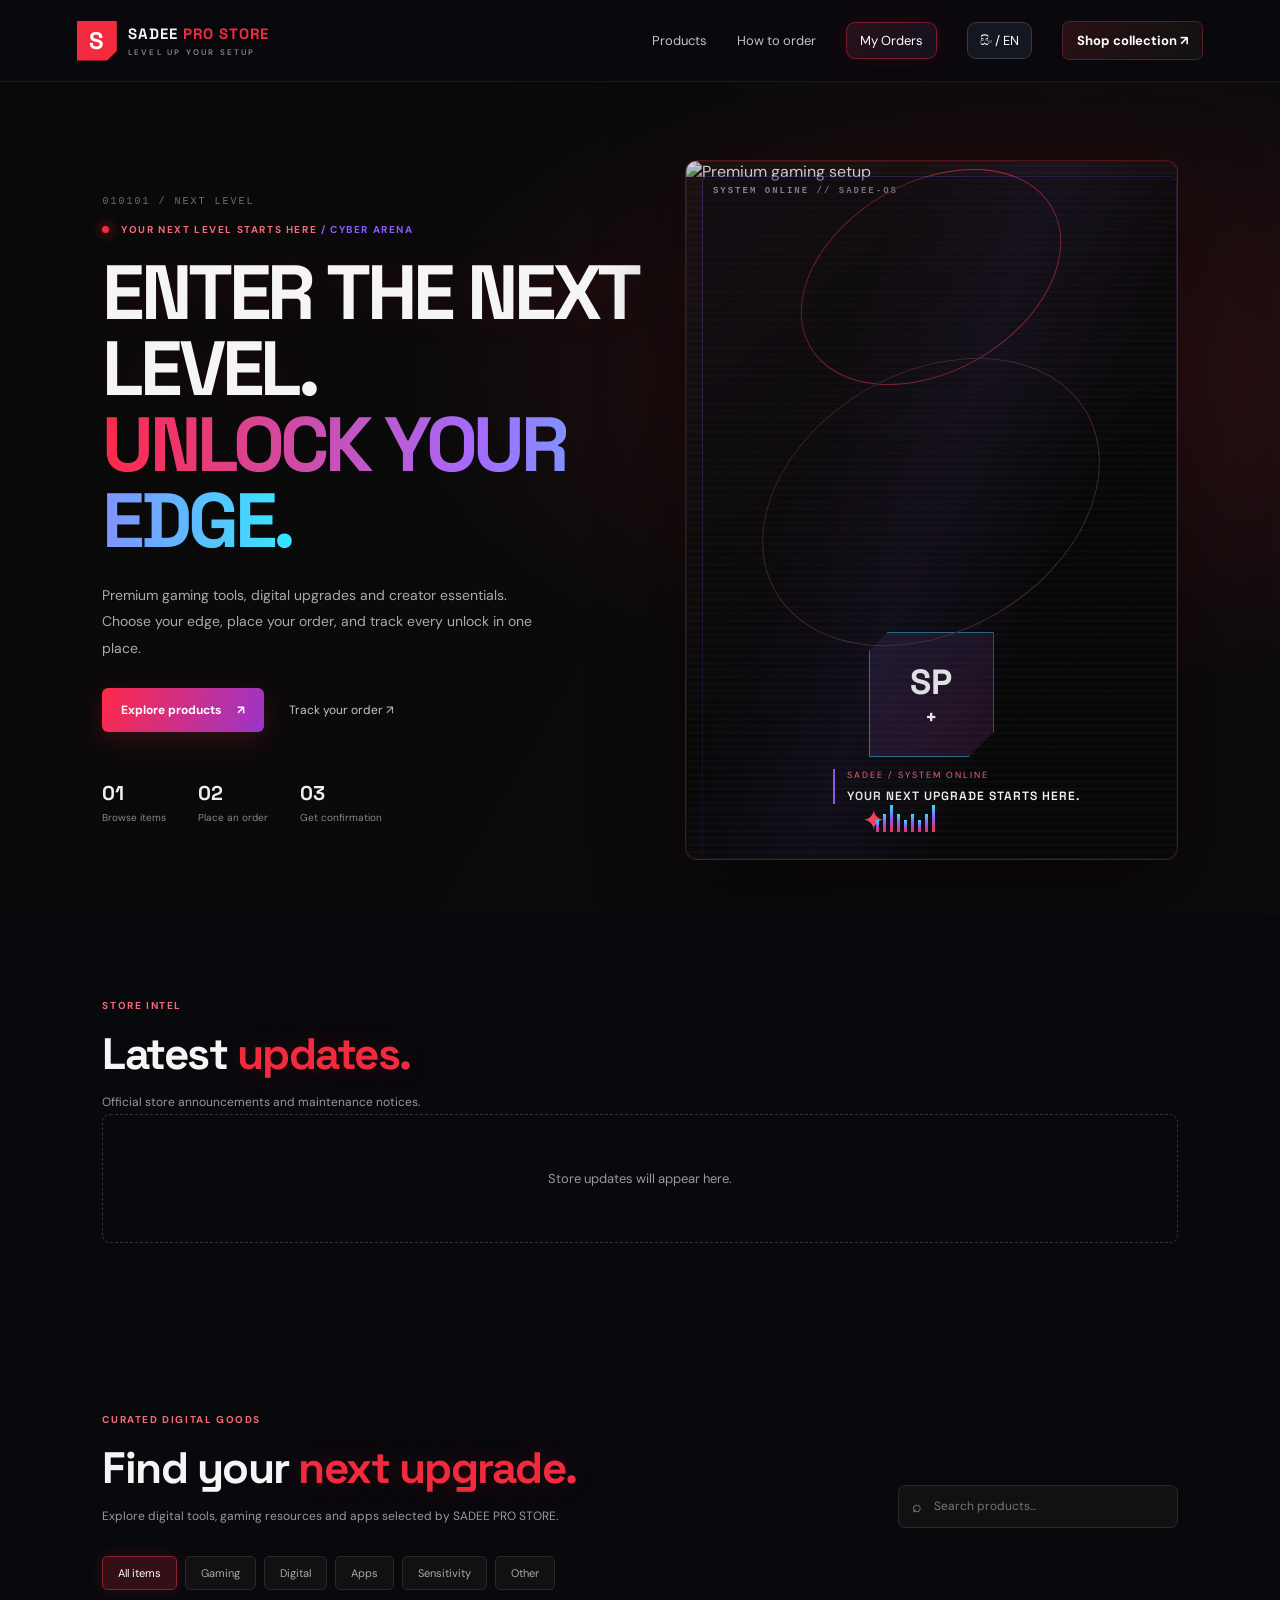
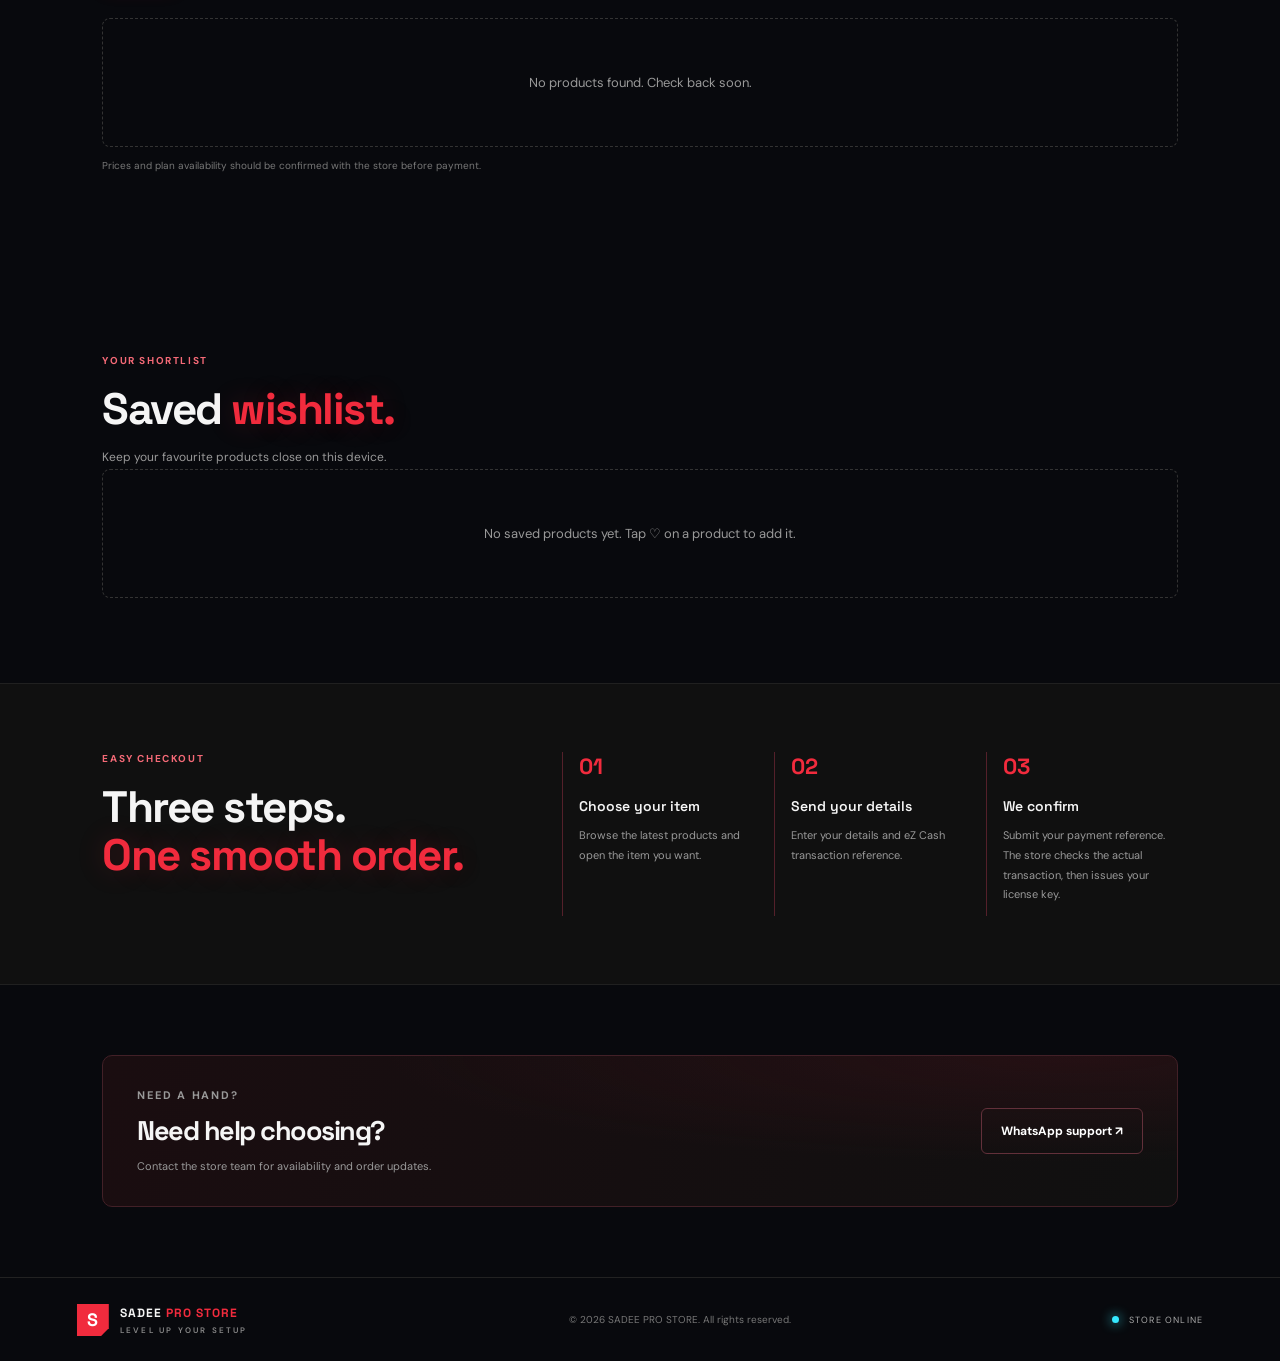
==== commit c298437e: "Deploy website files from ZIP" ====
--- a/index.html
+++ b/index.html
@@ -8,13 +8,12 @@
   <script defer src="config.js"></script>
 </head>
 <body>
-<header class="topbar"><a class="brand" href="./"><span class="brand-mark">S</span><span>SADEE <b>PRO STORE</b><small>LEVEL UP YOUR SETUP</small></span></a><nav><a href="#products">Products</a><a href="#how">How to order</a><a href="#my-orders">Order Status</a><button class="language-toggle" id="language-toggle" type="button" aria-label="Toggle language">සිං / EN</button><a class="nav-shop" href="#products">Shop collection ↗</a></nav></header>
+<header class="topbar"><a class="brand" href="./"><span class="brand-mark">S</span><span>SADEE <b>PRO STORE</b><small>LEVEL UP YOUR SETUP</small></span></a><nav><a href="#products">Products</a><a href="#how">How to order</a><a href="order-status.html" class="nav-orders">My Orders</a><button class="language-toggle" id="language-toggle" type="button" aria-label="Toggle language">සිං / EN</button><a class="nav-shop" href="#products">Shop collection ↗</a></nav></header>
 <main>
-<section class="hero"><div class="hero-copy"><p class="eyebrow"><span class="live-dot"></span> YOUR NEXT LEVEL STARTS HERE</p><h1>GEAR UP.<br><span>PLAY HARDER.</span></h1><p class="hero-sub">Discover gaming gear and digital essentials picked for your next level. Simple ordering, friendly support.</p><div class="hero-actions"><a class="btn btn-red" href="#products">Explore products <span>↗</span></a><a class="text-link" href="#how">How it works ↓</a></div><div class="hero-stats"><div><strong>01</strong><small>Browse items</small></div><div><strong>02</strong><small>Place an order</small></div><div><strong>03</strong><small>Get confirmation</small></div></div></div><div class="hero-art" id="hero-art" aria-label="Premium gaming setup"><img class="hero-photo" src="https://images.unsplash.com/photo-1593305841991-05c297ba4575?auto=format&fit=crop&w=1400&q=85" alt="Premium gaming setup" fetchpriority="high"><div class="hero-photo-shade"></div><video id="hero-video" class="hero-video" autoplay muted loop playsinline hidden></video><div class="orbit orbit-one"></div><div class="orbit orbit-two"></div><div class="hero-chip" id="hero-chip">SP<br><b>+</b></div><div class="hero-cross">✦</div><div class="hero-caption"><span>SADEE / SELECT</span><b>BUILT FOR YOUR NEXT MOVE.</b></div><div class="hero-bars"><i></i><i></i><i></i><i></i><i></i><i></i><i></i><i></i><i></i></div></div></section>
+<section class="hero"><div class="hero-copy"><p class="eyebrow"><span class="live-dot"></span> YOUR NEXT LEVEL STARTS HERE</p><h1>ENTER THE NEXT LEVEL.<br><span>UNLOCK YOUR EDGE.</span></h1><p class="hero-sub">Premium gaming tools, digital upgrades and creator essentials. Choose your edge, place your order, and track every unlock in one place.</p><div class="hero-actions"><a class="btn btn-red" href="#products">Explore products <span>↗</span></a><a class="text-link" href="order-status.html">Track your order ↗</a></div><div class="hero-stats"><div><strong>01</strong><small>Browse items</small></div><div><strong>02</strong><small>Place an order</small></div><div><strong>03</strong><small>Get confirmation</small></div></div></div><div class="hero-art" id="hero-art" aria-label="Premium gaming setup"><img class="hero-photo" src="https://images.unsplash.com/photo-1593305841991-05c297ba4575?auto=format&fit=crop&w=1400&q=85" alt="Premium gaming setup" fetchpriority="high"><div class="hero-photo-shade"></div><video id="hero-video" class="hero-video" autoplay muted loop playsinline hidden></video><div class="orbit orbit-one"></div><div class="orbit orbit-two"></div><div class="hero-chip" id="hero-chip">SP<br><b>+</b></div><div class="hero-cross">✦</div><div class="hero-caption"><span>SADEE / SYSTEM ONLINE</span><b>YOUR NEXT UPGRADE STARTS HERE.</b></div><div class="hero-bars"><i></i><i></i><i></i><i></i><i></i><i></i><i></i><i></i><i></i></div></div></section>
 <section class="section" id="announcements"><div class="section-head"><div><p class="eyebrow">STORE INTEL</p><h2>Latest <span>updates.</span></h2><p class="collection-intro">Official store announcements and maintenance notices.</p></div></div><div id="announcement-list" class="announcement-list"><div class="empty-state">Loading store updates…</div></div></section><section class="section" id="products"><div class="section-head"><div><p class="eyebrow">CURATED DIGITAL GOODS</p><h2>Find your <span>next upgrade.</span></h2><p class="collection-intro">Explore digital tools, gaming resources and apps selected by SADEE PRO STORE.</p></div><div class="search-wrap"><span>⌕</span><input id="search" placeholder="Search products..." aria-label="Search products"></div></div><div class="filters" id="filters"><button class="filter active" data-category="All">All items</button><button class="filter" data-category="Gaming">Gaming</button><button class="filter" data-category="Digital">Digital</button><button class="filter" data-category="Apps">Apps</button><button class="filter" data-category="Sensitivity">Sensitivity</button><button class="filter" data-category="Other">Other</button></div><div id="product-grid" class="product-grid"><div class="empty-state">Loading the collection…</div></div><p class="fine-print" id="catalog-note">Prices and plan availability should be confirmed with the store before payment.</p></section>
 <section class="section wishlist-section" id="wishlist"><div class="section-head"><div><p class="eyebrow">YOUR SHORTLIST</p><h2>Saved <span>wishlist.</span></h2><p class="collection-intro">Keep your favourite products close on this device.</p></div></div><div id="wishlist-grid" class="product-grid"><div class="empty-state">Tap the heart on a product to save it here.</div></div></section>
-<section class="section orders-lookup" id="my-orders"><div class="section-head"><div><p class="eyebrow">ORDER TRACKING</p><h2>Order <span>Status.</span></h2><p class="collection-intro">Use your order code and the same email address used at checkout.</p></div></div><form id="lookup-form" class="order-lookup-form"><label>Order code<input name="order_code" required maxlength="30" placeholder="SD-XXXXXXXXXX"></label><label>Email address<input name="email" type="email" required maxlength="254" placeholder="you@example.com"></label><button class="btn btn-red" type="submit">Check order status ↗</button></form><div id="lookup-result" class="lookup-result" role="status"></div></section>
-<section class="how-section" id="how"><div><p class="eyebrow">EASY CHECKOUT</p><h2>Three steps.<br><span>One smooth order.</span></h2></div><div class="steps"><article><b>01</b><h3>Choose your item</h3><p>Browse the latest products and open the item you want.</p></article><article><b>02</b><h3>Send your details</h3><p>Enter your name, contact number and delivery notes.</p></article><article><b>03</b><h3>We confirm</h3><p>WhatsApp opens with your selected product and plan. Review the details and tap Send to contact the store.</p></article></div></section>
+<section class="how-section" id="how"><div><p class="eyebrow">EASY CHECKOUT</p><h2>Three steps.<br><span>One smooth order.</span></h2></div><div class="steps"><article><b>01</b><h3>Choose your item</h3><p>Browse the latest products and open the item you want.</p></article><article><b>02</b><h3>Send your details</h3><p>Enter your details and eZ Cash transaction reference.</p></article><article><b>03</b><h3>We confirm</h3><p>Submit your payment reference. The store checks the actual transaction, then issues your license key.</p></article></div></section>
 <section class="support-banner"><div><p class="eyebrow">NEED A HAND?</p><h2>Need help choosing?</h2><p>Contact the store team for availability and order updates.</p></div><a class="btn btn-outline" id="contact-link" href="mailto:hello@example.com">Contact support ↗</a></section>
 </main><footer><a class="brand footer-brand" href="./"><span class="brand-mark">S</span><span>SADEE <b>PRO STORE</b><small>LEVEL UP YOUR SETUP</small></span></a><p>© <span id="year"></span> SADEE PRO STORE. All rights reserved.</p><span class="footer-status"><i></i> STORE ONLINE</span></footer>
 <div class="modal-backdrop" id="product-modal" hidden><section class="order-modal product-modal" role="dialog" aria-modal="true" aria-labelledby="detail-title"><button class="modal-close" id="close-modal" aria-label="Close">×</button><div id="detail-image" class="detail-image"></div><p class="eyebrow" id="detail-category">DIGITAL PRODUCT</p><h2 id="detail-title">Product details</h2><p id="detail-description" class="detail-description"></p><div id="detail-meta" class="detail-meta"></div><div id="detail-features" class="detail-features"></div><div id="detail-reviews" class="detail-reviews"></div><div id="detail-download"></div><label>Choose a plan<select id="plan-select"></select></label><div class="selected-product" id="selected-product"></div><form id="order-form"><label>Your name<input name="customer_name" required maxlength="80" autocomplete="name" placeholder="Your name"></label><label>Email for license delivery<input name="email" type="email" required maxlength="254" autocomplete="email" placeholder="you@example.com"></label><label>Device / model<input name="device" maxlength="100" placeholder="e.g. Android phone"></label><label>Promo code (optional)<input name="promo_code" maxlength="30" placeholder="Enter promo code"><button class="btn btn-outline" id="validate-promo" type="button">Validate promo code</button><small id="promo-preview-message" class="fine-print"></small></label><div class="payment-instructions"><b>PAY WITH eZ CASH</b><p>Send the exact amount to the store's official eZ Cash number shown below, then enter your transaction reference. Do not share your PIN or OTP.</p><strong id="ezcash-number">Payment number not configured yet</strong></div><label>eZ Cash transaction reference<input name="payment_reference" required maxlength="100" placeholder="Reference / transaction ID"></label><p class="fine-print">Order remains Pending until the store verifies the real transaction. License keys are not released from screenshots or references alone.</p><p class="form-message" id="order-message" role="status"></p><button class="btn btn-red full" type="submit">Submit payment details ↗</button></form></section></div>
--- a/styles.css
+++ b/styles.css
@@ -37,3 +37,13 @@
 .order-code-copy:hover{background:#ffffff30}
 .lookup-card .order-code-card{margin:14px 0}
 .lookup-card .license{margin:8px 0 12px;border:1px solid #3c8e68;color:#a7ffd0;font-size:14px}
+
+
+/* SADEE PRO STORE — CYBER ARENA / ORDER STATUS UPGRADE */
+:root{--cyber-red:#ff2948;--cyber-violet:#8d5cff;--cyber-cyan:#35e8ff;--cyber-panel:#10131c;--cyber-line:#2b3040}
+.nav-orders{display:inline-flex;align-items:center;gap:7px;padding:9px 13px;border:1px solid #ff29486b;border-radius:9px;background:linear-gradient(120deg,#281019,#15121d);color:#fff!important;box-shadow:0 0 22px #ff29481a}
+.hero-copy .eyebrow:after{content:' / CYBER ARENA';color:#8d5cff}.hero h1{font-size:clamp(42px,6vw,78px);line-height:.99}.hero h1 span{background:linear-gradient(90deg,#ff2948,#a46bff 58%,#35e8ff);-webkit-background-clip:text;background-clip:text;color:transparent;text-shadow:none}.hero-art:before{content:'SYSTEM ONLINE  //  SADEE-OS';position:absolute;z-index:4;top:15px;left:16px;font:700 9px/1.4 monospace;letter-spacing:2px;color:#d6d8e7;background:#090b12b8;border:1px solid #8d5cff77;padding:8px 10px;border-radius:6px;box-shadow:0 0 20px #8d5cff26}.hero-art:after{content:'';position:absolute;inset:0;z-index:3;pointer-events:none;background:repeating-linear-gradient(0deg,transparent 0 5px,#ffffff06 6px 7px),linear-gradient(110deg,transparent 30%,#8d5cff13 50%,transparent 70%);mix-blend-mode:screen}.hero-chip{border:1px solid #35e8ff77;background:linear-gradient(135deg,#151827dd,#241128dd);box-shadow:0 0 30px #35e8ff24,0 0 55px #ff29481c}.hero-bars i{background:linear-gradient(180deg,#35e8ff,#8d5cff,#ff2948)}.hero-caption{border-left:2px solid #8d5cff;padding-left:12px}.hero-copy,.hero-art{position:relative}.hero-copy:before{content:'010101  /  NEXT LEVEL';display:block;color:#666d82;font:10px monospace;letter-spacing:2px;margin-bottom:16px}.btn-red{background:linear-gradient(110deg,#ff2948,#9a35ca);box-shadow:0 8px 26px #ff29482b}.btn-red:hover{box-shadow:0 0 30px #ff29486b}.product-card:hover{border-color:#8d5cff99;box-shadow:0 0 28px #8d5cff16,0 18px 38px #0008}
+.status-page{min-height:100vh;background:radial-gradient(ellipse at 50% 5%,#32112a66,transparent 36%),radial-gradient(ellipse at 90% 70%,#102e3a55,transparent 35%),#070910}.status-main{min-height:68vh;display:grid;place-items:center;padding:58px 18px 90px;position:relative;overflow:hidden}.status-console{width:min(760px,100%);position:relative;z-index:2;padding:clamp(20px,5vw,42px);border:1px solid #8d5cff66;border-radius:22px;background:linear-gradient(145deg,#141723f2,#0a0d15f5);box-shadow:0 28px 90px #0009,0 0 50px #8d5cff18;overflow:hidden}.status-console:before{content:'';position:absolute;inset:0;pointer-events:none;background:repeating-linear-gradient(0deg,transparent 0 7px,#ffffff04 8px 9px)}.status-console>*{position:relative}.status-console h1{font-size:clamp(42px,9vw,72px);letter-spacing:-.06em;margin:12px 0}.status-console h1 span{color:var(--cyber-red);text-shadow:0 0 25px #ff29484a}.status-intro{color:#aeb3c3;line-height:1.7;max-width:560px}.status-lookup-form{display:grid;grid-template-columns:1fr;gap:14px;margin-top:24px;background:#090c14;border:1px solid #30374a}.status-lookup-form label{display:grid;gap:7px;color:#e2e5ef;font-size:13px}.status-lookup-form input{width:100%;min-width:0;padding:14px;border:1px solid #363c50;border-radius:9px;background:#06080e;color:#fff;font:14px monospace;outline:none}.status-lookup-form input:focus{border-color:#8d5cff;box-shadow:0 0 0 3px #8d5cff22}.paste-field{display:flex;gap:8px}.paste-field input{flex:1}.paste-btn{min-width:78px}.status-ambient{position:absolute;inset:0;pointer-events:none;opacity:.5}.status-ambient i{position:absolute;width:40vw;height:40vw;border:1px solid #8d5cff33;border-radius:50%;animation:statusOrbit 24s linear infinite}.status-ambient i:nth-child(1){top:-10%;left:-12%}.status-ambient i:nth-child(2){right:-15%;bottom:-10%;width:55vw;height:55vw;animation-direction:reverse;border-color:#ff294833}.status-ambient i:nth-child(3){top:25%;left:35%;width:20vw;height:20vw;border-color:#35e8ff22}.status-scanline{position:absolute!important;top:0;left:0;right:0;height:2px;background:linear-gradient(90deg,transparent,#35e8ff,#8d5cff,transparent);box-shadow:0 0 18px #35e8ff;animation:scanline 5s linear infinite}.status-footnote{margin-top:22px;color:#737c91;font:10px monospace;letter-spacing:1.4px}.terminal-dot,.footer-status i{display:inline-block;width:7px;height:7px;border-radius:50%;background:#35e8ff;box-shadow:0 0 12px #35e8ff;margin-right:7px}.terminal-loading{display:flex;align-items:center;gap:7px;color:#a9a4ff;font:700 10px monospace;letter-spacing:1.2px;padding:12px 0}.terminal-loading span{width:6px;height:6px;border-radius:50%;background:#35e8ff;animation:termPulse .8s infinite alternate}.terminal-loading span:nth-child(2){animation-delay:.2s}.terminal-loading span:nth-child(3){animation-delay:.4s}.status-order-card{--order-hue:330;margin-top:20px;padding:18px;border:1px solid hsl(var(--order-hue) 75% 55% / .65);border-radius:16px;background:linear-gradient(145deg,hsl(var(--order-hue) 45% 14%),#0b0e17 65%);box-shadow:0 16px 44px #0006;animation:statusReveal .5s ease both}.status-card-top{display:flex;justify-content:space-between;align-items:center;gap:10px;flex-wrap:wrap}.status-card-top small{color:#7f8799;font-size:10px}.status-chip{display:inline-flex;padding:7px 10px;border-radius:99px;font:700 10px monospace;letter-spacing:1px;border:1px solid #ffffff30}.status-chip.is-verified{color:#9dffd2;background:#123d2c;border-color:#2bd68b88}.status-chip.is-pending{color:#ffe09a;background:#45320f;border-color:#d69d3588}.status-chip.is-rejected{color:#ff9ba7;background:#481723;border-color:#ff526c88}.status-order-card h2{font-size:22px;margin:17px 0 3px}.status-plan{margin:0;color:#aab1c2;font-size:13px}.status-order-code{margin:18px 0;padding:16px;border:1px solid hsl(var(--order-hue) 80% 62% / .65);border-radius:12px;background:linear-gradient(115deg,hsl(var(--order-hue) 68% 22%),#141727 80%)}.status-order-code small{display:block;color:#e5d9ff;font:10px monospace;letter-spacing:1.5px}.status-order-code strong{display:block;font:700 clamp(22px,6vw,30px) monospace;letter-spacing:1px;margin:8px 0 13px;overflow-wrap:anywhere}.status-action-row{display:flex;gap:9px;flex-wrap:wrap;margin-top:12px}.issued-license{margin-top:20px;padding:18px;border:1px solid #2bd68b77;border-radius:14px;background:linear-gradient(145deg,#102a23,#0c1118 70%);box-shadow:0 0 35px #2bd68b12}.license-ready-mark{display:grid;place-items:center;width:34px;height:34px;border-radius:50%;background:#174c37;color:#a5ffd1;font-weight:900;box-shadow:0 0 20px #2bd68b44}.issued-license h3{font-size:22px;margin:6px 0 12px}.license-key-box{padding:15px;background:#060b0b;border:1px dashed #42c98b;border-radius:10px}.license-key-box code{font:700 15px/1.6 monospace;color:#aaffd3;overflow-wrap:anywhere;user-select:all}.license-validity{color:#aeb9b4;font:11px monospace;letter-spacing:1px}.license-validity b{color:#a5ffd1}.pending-console{margin-top:16px;padding:14px;border:1px solid #8d5cff44;border-radius:12px;background:#0a0d16}.pending-console p,.status-note{font-size:12px;line-height:1.7;color:#adb4c4}.order-success-actions{display:flex;gap:8px;flex-wrap:wrap}.order-status-link{text-decoration:none;display:inline-flex;align-items:center}.order-success-card .order-code-copy{font:700 12px inherit}.admin-issue-panel{margin-top:15px;padding:15px;border:1px solid #8d5cff66;border-radius:12px;background:linear-gradient(145deg,#1a1428,#0c1018)}.admin-issue-title{font:700 11px monospace;letter-spacing:1.5px;color:#b8a1ff}.admin-key-label{display:grid;gap:7px;margin:10px 0;color:#dce0ed;font-size:12px}.admin-license-input,.admin-license-duration{width:100%;padding:12px;border-radius:9px;border:1px solid #393e52;background:#080b12;color:#fff}.admin-license-duration{font-family:monospace}.admin-field-hint{color:#858da0;font-size:10px}.payment-ref-value{color:#ffda8c;overflow-wrap:anywhere}.key-issued-pill{background:#164b35!important;color:#a5ffd1!important}.admin-saved-key p{color:#b9c2d0;font-size:12px}.admin-saved-key p b{color:#a5ffd1}
+@keyframes scanline{0%{transform:translateY(0)}100%{transform:translateY(720px)}}@keyframes statusOrbit{to{transform:rotate(360deg)}}@keyframes termPulse{to{opacity:.2;transform:scale(.65)}}@keyframes statusReveal{from{opacity:0;transform:translateY(14px)}to{opacity:1;transform:translateY(0)}}
+@media(max-width:650px){.status-main{padding:30px 12px 55px}.status-console{padding:20px 15px;border-radius:16px}.status-card-top{align-items:flex-start}.hero-art:before{font-size:8px}.nav-orders{padding:8px 10px}}
+@media(prefers-reduced-motion:reduce){.status-ambient i,.status-scanline,.terminal-loading span{animation:none!important}}
